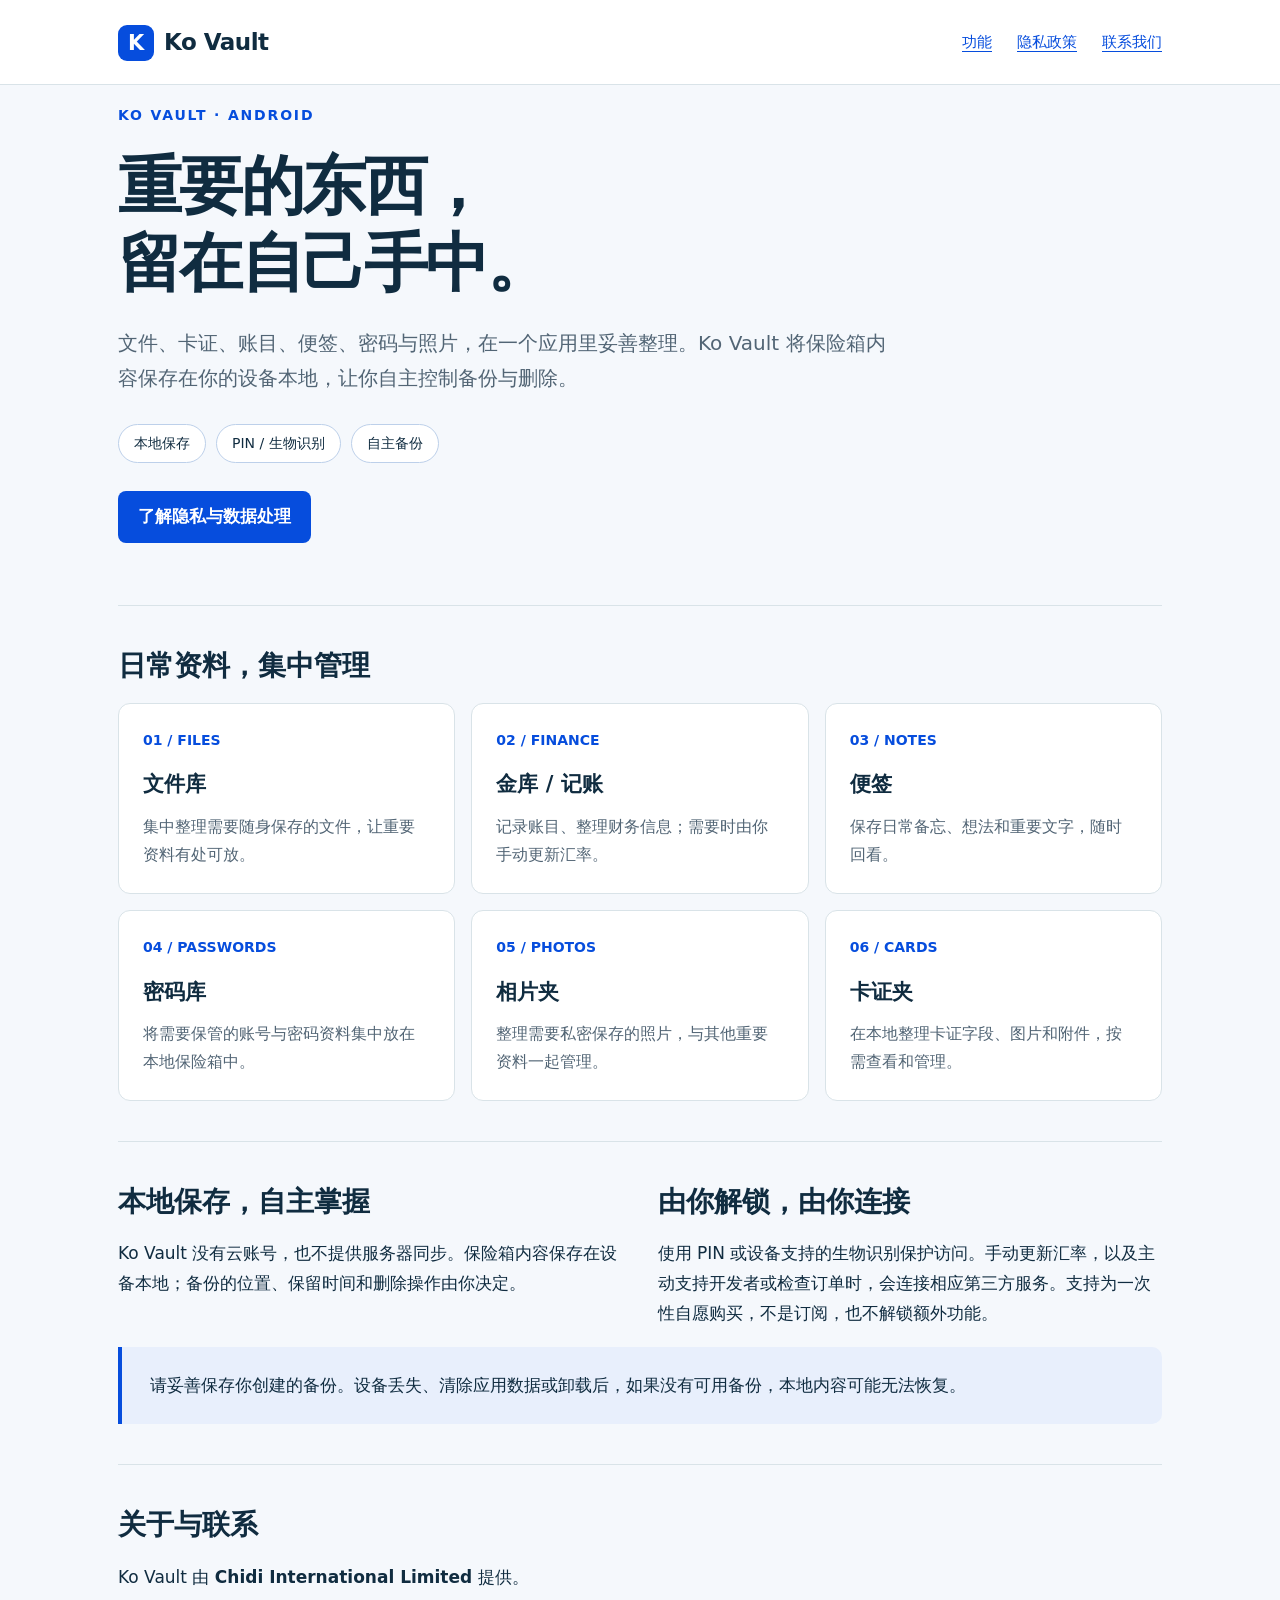
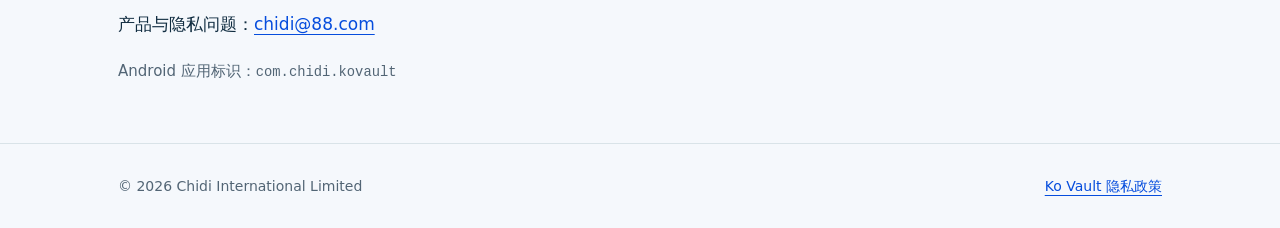
==== index.html @ 8073e6ac "Publish Ko Vault public website and privacy policy" ====
<!doctype html>
<html lang="zh-CN"><head><meta charset="utf-8"><meta name="viewport" content="width=device-width,initial-scale=1"><title>Ko Vault — 你的本地随身保险箱</title><meta name="description" content="Ko Vault 将文件库、金库与记账、便签、密码库和相片夹汇集在一个本地保存的 Android 应用中，由 Chidi International Limited 提供。"><link rel="stylesheet" href="/style.css"><link rel="icon" href="data:image/svg+xml,%3Csvg xmlns='http://www.w3.org/2000/svg' viewBox='0 0 40 40'%3E%3Crect width='40' height='40' rx='10' fill='%23064ddd'/%3E%3Ctext x='20' y='29' text-anchor='middle' fill='white' font-family='sans-serif' font-size='28' font-weight='bold'%3EK%3C/text%3E%3C/svg%3E"></head><body>
<a class="skip" href="#main">跳转到内容</a><header><div class="wrap"><nav aria-label="主导航"><a class="brand" href="/"><span aria-hidden="true">K</span>Ko Vault</a><div class="navlinks"><a href="#features">功能</a><a href="/kovault/privacy">隐私政策</a><a href="mailto:chidi@88.com">联系我们</a></div></nav></div></header>
<main id="main" class="wrap"><section class="hero"><p class="eyebrow">KO VAULT · ANDROID</p><h1>重要的东西，<br>留在自己手中。</h1><p class="lead">文件、卡证、账目、便签、密码与照片，在一个应用里妥善整理。Ko Vault 将保险箱内容保存在你的设备本地，让你自主控制备份与删除。</p><div class="pillrow"><span class="pill">本地保存</span><span class="pill">PIN / 生物识别</span><span class="pill">自主备份</span></div><a class="button" href="/kovault/privacy">了解隐私与数据处理</a></section>
<section id="features" class="section"><h2>日常资料，集中管理</h2><div class="modules"><article class="module"><span class="num">01 / FILES</span><h3>文件库</h3><p>集中整理需要随身保存的文件，让重要资料有处可放。</p></article><article class="module"><span class="num">02 / FINANCE</span><h3>金库 / 记账</h3><p>记录账目、整理财务信息；需要时由你手动更新汇率。</p></article><article class="module"><span class="num">03 / NOTES</span><h3>便签</h3><p>保存日常备忘、想法和重要文字，随时回看。</p></article><article class="module"><span class="num">04 / PASSWORDS</span><h3>密码库</h3><p>将需要保管的账号与密码资料集中放在本地保险箱中。</p></article><article class="module"><span class="num">05 / PHOTOS</span><h3>相片夹</h3><p>整理需要私密保存的照片，与其他重要资料一起管理。</p></article><article class="module"><span class="num">06 / CARDS</span><h3>卡证夹</h3><p>在本地整理卡证字段、图片和附件，按需查看和管理。</p></article></div></section>
<section class="section"><div class="principles"><div><h2>本地保存，自主掌握</h2><p>Ko Vault 没有云账号，也不提供服务器同步。保险箱内容保存在设备本地；备份的位置、保留时间和删除操作由你决定。</p></div><div><h2>由你解锁，由你连接</h2><p>使用 PIN 或设备支持的生物识别保护访问。手动更新汇率，以及主动支持开发者或检查订单时，会连接相应第三方服务。支持为一次性自愿购买，不是订阅，也不解锁额外功能。</p></div></div><div class="note"><p>请妥善保存你创建的备份。设备丢失、清除应用数据或卸载后，如果没有可用备份，本地内容可能无法恢复。</p></div></section>
<section class="section"><h2>关于与联系</h2><p>Ko Vault 由 <strong>Chidi International Limited</strong> 提供。</p><p>产品与隐私问题：<a href="mailto:chidi@88.com">chidi@88.com</a></p><p class="meta">Android 应用标识：<code>com.chidi.kovault</code></p></section></main>
<footer><div class="wrap"><span>© 2026 Chidi International Limited</span><a href="/kovault/privacy">Ko Vault 隐私政策</a></div></footer></body></html>
---- style.css ----
:root{color-scheme:light;--ink:#102c40;--muted:#526575;--line:#d9e3e8;--blue:#064ddd;--paper:#f5f8fc}*{box-sizing:border-box}html{scroll-behavior:smooth}body{margin:0;font:17px/1.75 system-ui,-apple-system,"Segoe UI","Microsoft YaHei",sans-serif;color:var(--ink);background:var(--paper)}a{color:var(--blue);text-underline-offset:4px}a:hover{text-decoration-thickness:2px}a:focus-visible{outline:3px solid #ec9600;outline-offset:5px}.wrap{max-width:1100px;margin:auto;padding:0 28px}header{border-bottom:1px solid var(--line);background:white}nav{display:flex;justify-content:space-between;align-items:center;gap:20px;padding:22px 0;flex-wrap:wrap}.brand{font-size:23px;font-weight:800;letter-spacing:-.5px;text-decoration:none;color:var(--ink)}.brand span{background:var(--blue);color:white;display:inline-grid;place-items:center;width:36px;height:36px;border-radius:9px;margin-right:10px;font-size:21px}.navlinks{display:flex;gap:25px;font-size:15px}main{padding:60px 0}.eyebrow{font-size:14px;font-weight:700;letter-spacing:.13em;color:var(--blue);margin:0 0 20px}h1{font-size:clamp(36px,5.5vw,64px);line-height:1.2;letter-spacing:-.04em;margin:0 0 25px;max-width:850px}h2{font-size:28px;line-height:1.4;margin:0 0 18px}h3{font-size:21px;margin:0 0 10px}p{margin:0 0 18px}.lead{font-size:20px;max-width:780px;color:var(--muted)}.hero{padding:18px 0 62px}.pillrow{display:flex;gap:10px;flex-wrap:wrap;margin:28px 0}.pill{border:1px solid #bdd0ea;border-radius:30px;padding:6px 15px;font-size:14px;background:white}.button{display:inline-block;background:var(--blue);color:white;border-radius:8px;padding:11px 20px;text-decoration:none;font-weight:650}.section{border-top:1px solid var(--line);padding:40px 0}.modules{display:grid;grid-template-columns:repeat(3,1fr);gap:16px}.module{padding:24px;background:white;border:1px solid var(--line);border-radius:12px}.module .num{font-size:14px;color:var(--blue);font-weight:750;display:block;margin-bottom:14px}.module p{color:var(--muted);font-size:16px;margin:0}.principles{display:grid;grid-template-columns:1fr 1fr;gap:35px}.note{padding:24px 28px;background:#e8effc;border-left:4px solid var(--blue);border-radius:0 10px 10px 0}.note p:last-child{margin:0}footer{padding:30px 0;border-top:1px solid var(--line);font-size:14px;color:var(--muted)}footer .wrap{display:flex;justify-content:space-between;gap:20px;flex-wrap:wrap}.policy{max-width:790px}.policy h1{font-size:44px}.policy section{margin-top:35px}.policy h2{font-size:24px}.meta{font-size:15px;color:var(--muted)}code{font-family:ui-monospace,monospace;overflow-wrap:anywhere;font-size:.92em}ul{padding-left:24px}li{margin:7px 0}.skip{position:absolute;left:-9999px}.skip:focus{left:15px;top:10px;background:white;padding:10px;z-index:10}@media(max-width:720px){.wrap{padding:0 21px}main{padding:38px 0}.hero{padding-bottom:35px}.modules,.principles{grid-template-columns:1fr}.navlinks{gap:18px}.lead{font-size:18px}.policy h1{font-size:35px}.section{padding:30px 0}.module{padding:22px}.note{padding:20px}}
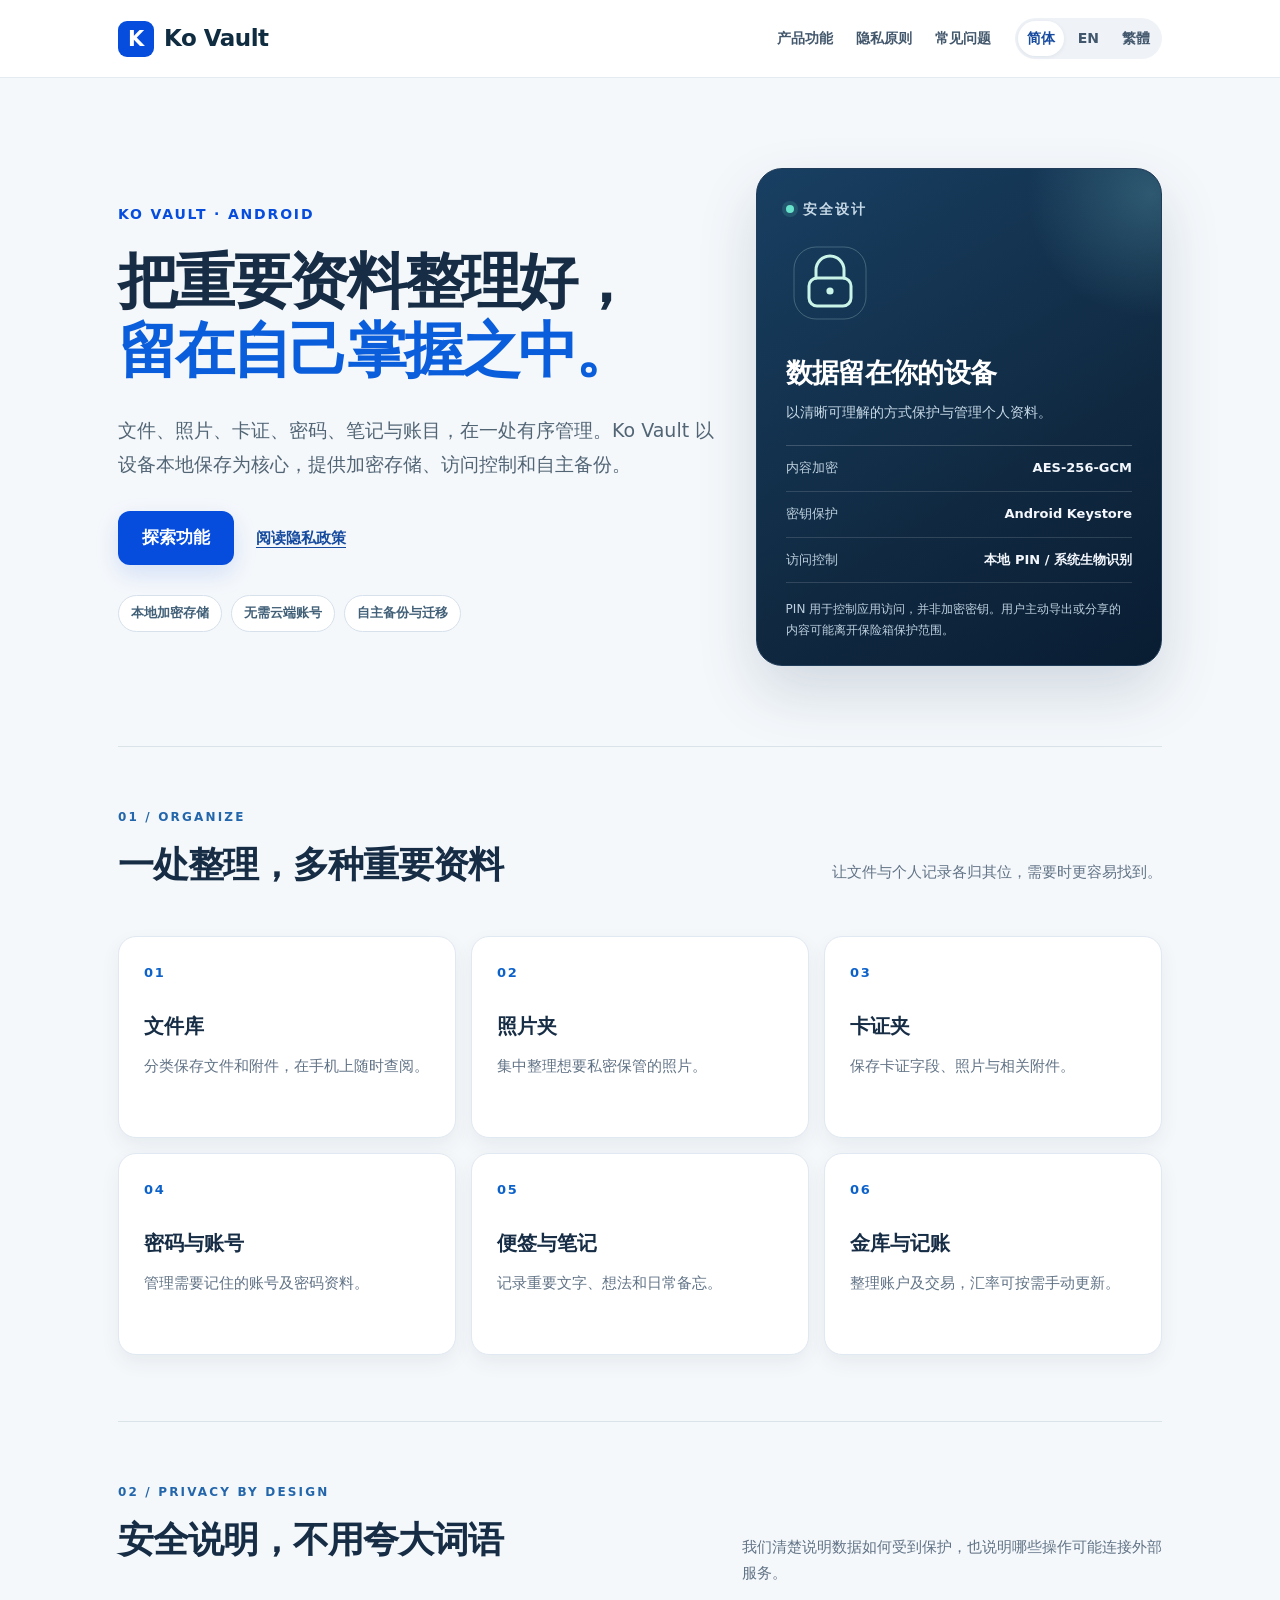
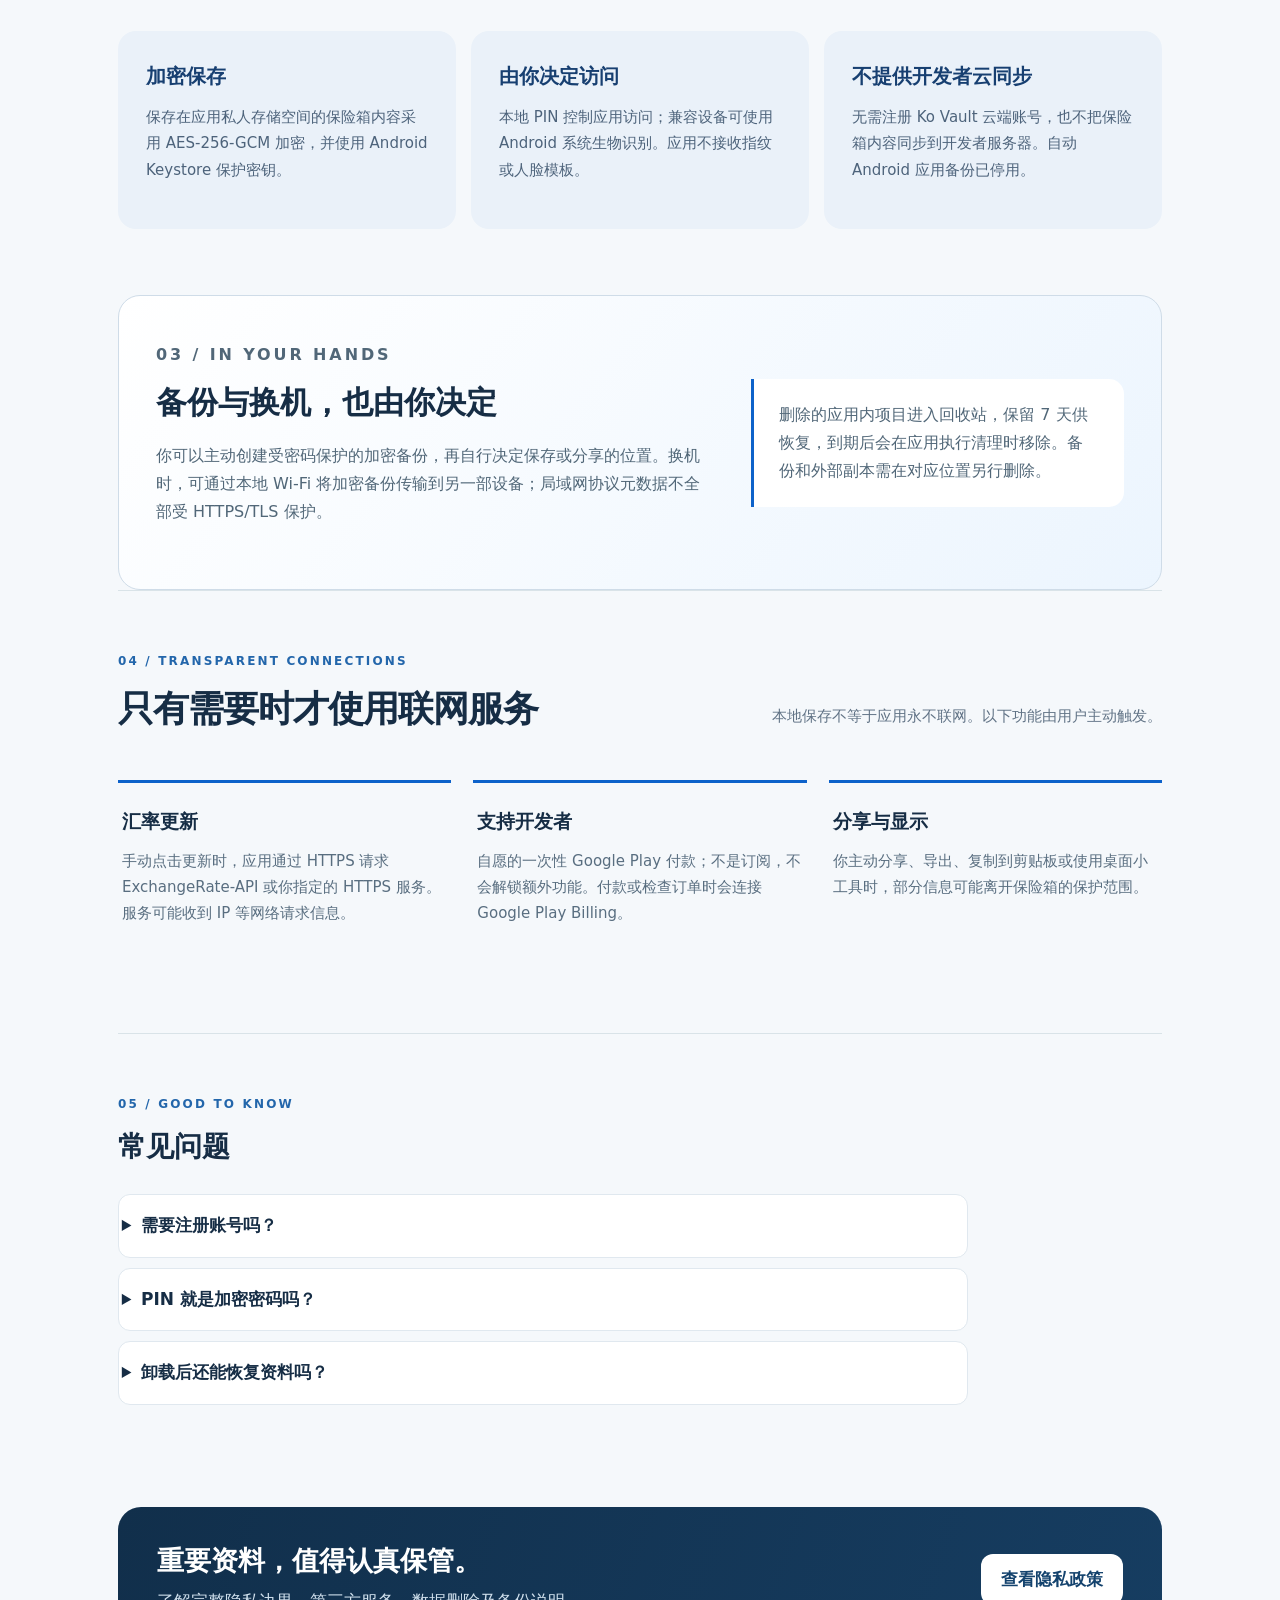
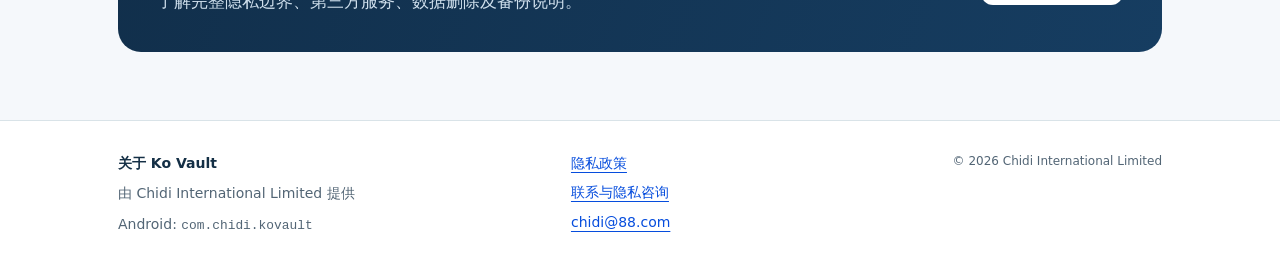
==== commit b7c0de70: "Refresh Ko Vault Chinese landing page messaging" ====
--- a/index.html
+++ b/index.html
@@ -1,8 +1,79 @@
 <!doctype html>
-<html lang="zh-CN"><head><meta charset="utf-8"><meta name="viewport" content="width=device-width,initial-scale=1"><title>Ko Vault — 你的本地随身保险箱</title><meta name="description" content="Ko Vault 将文件库、金库与记账、便签、密码库和相片夹汇集在一个本地保存的 Android 应用中，由 Chidi International Limited 提供。"><link rel="stylesheet" href="/style.css"><link rel="icon" href="data:image/svg+xml,%3Csvg xmlns='http://www.w3.org/2000/svg' viewBox='0 0 40 40'%3E%3Crect width='40' height='40' rx='10' fill='%23064ddd'/%3E%3Ctext x='20' y='29' text-anchor='middle' fill='white' font-family='sans-serif' font-size='28' font-weight='bold'%3EK%3C/text%3E%3C/svg%3E"></head><body>
-<a class="skip" href="#main">跳转到内容</a><header><div class="wrap"><nav aria-label="主导航"><a class="brand" href="/"><span aria-hidden="true">K</span>Ko Vault</a><div class="navlinks"><a href="#features">功能</a><a href="/kovault/privacy">隐私政策</a><a href="mailto:chidi@88.com">联系我们</a></div></nav></div></header>
-<main id="main" class="wrap"><section class="hero"><p class="eyebrow">KO VAULT · ANDROID</p><h1>重要的东西，<br>留在自己手中。</h1><p class="lead">文件、卡证、账目、便签、密码与照片，在一个应用里妥善整理。Ko Vault 将保险箱内容保存在你的设备本地，让你自主控制备份与删除。</p><div class="pillrow"><span class="pill">本地保存</span><span class="pill">PIN / 生物识别</span><span class="pill">自主备份</span></div><a class="button" href="/kovault/privacy">了解隐私与数据处理</a></section>
-<section id="features" class="section"><h2>日常资料，集中管理</h2><div class="modules"><article class="module"><span class="num">01 / FILES</span><h3>文件库</h3><p>集中整理需要随身保存的文件，让重要资料有处可放。</p></article><article class="module"><span class="num">02 / FINANCE</span><h3>金库 / 记账</h3><p>记录账目、整理财务信息；需要时由你手动更新汇率。</p></article><article class="module"><span class="num">03 / NOTES</span><h3>便签</h3><p>保存日常备忘、想法和重要文字，随时回看。</p></article><article class="module"><span class="num">04 / PASSWORDS</span><h3>密码库</h3><p>将需要保管的账号与密码资料集中放在本地保险箱中。</p></article><article class="module"><span class="num">05 / PHOTOS</span><h3>相片夹</h3><p>整理需要私密保存的照片，与其他重要资料一起管理。</p></article><article class="module"><span class="num">06 / CARDS</span><h3>卡证夹</h3><p>在本地整理卡证字段、图片和附件，按需查看和管理。</p></article></div></section>
-<section class="section"><div class="principles"><div><h2>本地保存，自主掌握</h2><p>Ko Vault 没有云账号，也不提供服务器同步。保险箱内容保存在设备本地；备份的位置、保留时间和删除操作由你决定。</p></div><div><h2>由你解锁，由你连接</h2><p>使用 PIN 或设备支持的生物识别保护访问。手动更新汇率，以及主动支持开发者或检查订单时，会连接相应第三方服务。支持为一次性自愿购买，不是订阅，也不解锁额外功能。</p></div></div><div class="note"><p>请妥善保存你创建的备份。设备丢失、清除应用数据或卸载后，如果没有可用备份，本地内容可能无法恢复。</p></div></section>
-<section class="section"><h2>关于与联系</h2><p>Ko Vault 由 <strong>Chidi International Limited</strong> 提供。</p><p>产品与隐私问题：<a href="mailto:chidi@88.com">chidi@88.com</a></p><p class="meta">Android 应用标识：<code>com.chidi.kovault</code></p></section></main>
-<footer><div class="wrap"><span>© 2026 Chidi International Limited</span><a href="/kovault/privacy">Ko Vault 隐私政策</a></div></footer></body></html>
+<html lang="zh-CN">
+<head>
+<meta charset="utf-8">
+<meta name="viewport" content="width=device-width,initial-scale=1">
+<meta name="theme-color" content="#102741">
+<title>Ko Vault｜Android 本地加密保险箱</title>
+<meta name="description" content="Ko Vault 将文件、照片、卡证、密码、便签和账目整理在本机加密保险箱。AES-256-GCM 加密、Android Keystore、PIN 访问控制，备份和分享由你决定。">
+<meta property="og:type" content="website">
+<meta property="og:title" content="Ko Vault｜Android 本地加密保险箱">
+<meta property="og:description" content="Ko Vault 将文件、照片、卡证、密码、便签和账目整理在本机加密保险箱。AES-256-GCM 加密、Android Keystore、PIN 访问控制，备份和分享由你决定。">
+<link rel="icon" href="data:image/svg+xml,%3Csvg xmlns='http://www.w3.org/2000/svg' viewBox='0 0 40 40'%3E%3Crect width='40' height='40' rx='10' fill='%23064ddd'/%3E%3Ctext x='20' y='29' text-anchor='middle' fill='white' font-family='sans-serif' font-size='28' font-weight='bold'%3EK%3C/text%3E%3C/svg%3E">
+<link rel="stylesheet" href="/style.css">
+<link rel="canonical" href="https://yonyva.com/">
+<link rel="alternate" hreflang="zh-CN" href="https://yonyva.com/">
+<link rel="alternate" hreflang="en" href="https://yonyva.com/en/">
+<link rel="alternate" hreflang="zh-TW" href="https://yonyva.com/zh-tw/">
+<link rel="alternate" hreflang="x-default" href="https://yonyva.com/">
+</head>
+<body class="home-page">
+<a class="skip" href="#main">跳转到内容</a>
+<header class="home-header"><div class="wrap"><nav aria-label="主导航">
+<a class="brand" href="/"><span aria-hidden="true">K</span>Ko Vault</a>
+<div class="home-navlinks"><a href="#features">产品功能</a><a href="#privacy">隐私原则</a><a href="#faq">常见问题</a></div>
+<div class="home-lang" aria-label="语言选择"><a href="/" aria-current="page">简体</a><a href="/en/">EN</a><a href="/zh-tw/">繁體</a></div>
+</nav></div></header>
+<main id="main" class="wrap">
+<section class="home-hero" aria-labelledby="hero-title">
+<div class="home-hero-copy">
+<p class="eyebrow">KO VAULT · ANDROID</p>
+<h1 id="hero-title">把重要资料整理好，<em>留在自己掌握之中。</em></h1>
+<p class="home-lead">文件、照片、卡证、密码、笔记与账目，在一处有序管理。Ko Vault 以设备本地保存为核心，提供加密存储、访问控制和自主备份。</p>
+<div class="home-hero-actions"><a class="button" href="#features">探索功能</a><a class="home-secondary-link" href="/kovault/privacy/">阅读隐私政策</a></div>
+<div class="home-tags"><span>本地加密存储</span><span>无需云端账号</span><span>自主备份与迁移</span></div>
+</div>
+<aside class="home-hero-proof" aria-label="安全设计">
+<p class="home-proof-eyebrow"><span aria-hidden="true" class="home-dot"></span>安全设计</p>
+<div class="home-proof-icon" aria-hidden="true"><svg viewBox="0 0 88 88" width="88" height="88" fill="none"><rect x="8" y="8" width="72" height="72" rx="22" stroke="currentColor" stroke-opacity=".25"/><rect x="23" y="39" width="42" height="28" rx="8" stroke="currentColor" stroke-width="3"/><path d="M30 39v-8a14 14 0 0 1 28 0v8" stroke="currentColor" stroke-width="3" stroke-linecap="round"/><circle cx="44" cy="52" r="3.6" fill="currentColor"/></svg></div>
+<h2>数据留在你的设备</h2><p>以清晰可理解的方式保护与管理个人资料。</p>
+<dl><div><dt>内容加密</dt><dd>AES-256-GCM</dd></div>
+<div><dt>密钥保护</dt><dd>Android Keystore</dd></div>
+<div><dt>访问控制</dt><dd>本地 PIN / 系统生物识别</dd></div></dl>
+<p class="home-proof-note">PIN 用于控制应用访问，并非加密密钥。用户主动导出或分享的内容可能离开保险箱保护范围。</p>
+</aside>
+</section>
+<section id="features" class="section home-section" aria-labelledby="features-title">
+<p class="home-section-kicker">01 / ORGANIZE</p><div class="home-section-head"><h2 id="features-title">一处整理，多种重要资料</h2><p>让文件与个人记录各归其位，需要时更容易找到。</p></div>
+<div class="home-features"><article class="home-feature"><span class="home-feature-number">01</span><h3>文件库</h3><p>分类保存文件和附件，在手机上随时查阅。</p></article>
+<article class="home-feature"><span class="home-feature-number">02</span><h3>照片夹</h3><p>集中整理想要私密保管的照片。</p></article>
+<article class="home-feature"><span class="home-feature-number">03</span><h3>卡证夹</h3><p>保存卡证字段、照片与相关附件。</p></article>
+<article class="home-feature"><span class="home-feature-number">04</span><h3>密码与账号</h3><p>管理需要记住的账号及密码资料。</p></article>
+<article class="home-feature"><span class="home-feature-number">05</span><h3>便签与笔记</h3><p>记录重要文字、想法和日常备忘。</p></article>
+<article class="home-feature"><span class="home-feature-number">06</span><h3>金库与记账</h3><p>整理账户及交易，汇率可按需手动更新。</p></article></div>
+</section>
+<section id="privacy" class="section home-section" aria-labelledby="privacy-title">
+<p class="home-section-kicker">02 / PRIVACY BY DESIGN</p><div class="home-section-head"><h2 id="privacy-title">安全说明，不用夸大词语</h2><p>我们清楚说明数据如何受到保护，也说明哪些操作可能连接外部服务。</p></div>
+<div class="home-trust"><article class="home-trust-card"><h3>加密保存</h3><p>保存在应用私人存储空间的保险箱内容采用 AES-256-GCM 加密，并使用 Android Keystore 保护密钥。</p></article>
+<article class="home-trust-card"><h3>由你决定访问</h3><p>本地 PIN 控制应用访问；兼容设备可使用 Android 系统生物识别。应用不接收指纹或人脸模板。</p></article>
+<article class="home-trust-card"><h3>不提供开发者云同步</h3><p>无需注册 Ko Vault 云端账号，也不把保险箱内容同步到开发者服务器。自动 Android 应用备份已停用。</p></article></div>
+</section>
+<section class="section home-control" aria-labelledby="control-title"><div>
+<p class="home-section-kicker">03 / IN YOUR HANDS</p><h2 id="control-title">备份与换机，也由你决定</h2><p>你可以主动创建受密码保护的加密备份，再自行决定保存或分享的位置。换机时，可通过本地 Wi-Fi 将加密备份传输到另一部设备；局域网协议元数据不全部受 HTTPS/TLS 保护。</p>
+</div><div class="home-control-note"><p>删除的应用内项目进入回收站，保留 7 天供恢复，到期后会在应用执行清理时移除。备份和外部副本需在对应位置另行删除。</p></div></section>
+<section class="section home-section" aria-labelledby="services-title">
+<p class="home-section-kicker">04 / TRANSPARENT CONNECTIONS</p><div class="home-section-head"><h2 id="services-title">只有需要时才使用联网服务</h2><p>本地保存不等于应用永不联网。以下功能由用户主动触发。</p></div>
+<div class="home-services"><article class="home-service"><h3>汇率更新</h3><p>手动点击更新时，应用通过 HTTPS 请求 ExchangeRate-API 或你指定的 HTTPS 服务。服务可能收到 IP 等网络请求信息。</p></article>
+<article class="home-service"><h3>支持开发者</h3><p>自愿的一次性 Google Play 付款；不是订阅，不会解锁额外功能。付款或检查订单时会连接 Google Play Billing。</p></article>
+<article class="home-service"><h3>分享与显示</h3><p>你主动分享、导出、复制到剪贴板或使用桌面小工具时，部分信息可能离开保险箱的保护范围。</p></article></div>
+</section>
+<section id="faq" class="section home-section" aria-labelledby="faq-title">
+<p class="home-section-kicker">05 / GOOD TO KNOW</p><h2 id="faq-title">常见问题</h2><div class="home-faq"><details class="home-faq-item"><summary>需要注册账号吗？</summary><p>不需要创建 Ko Vault 云端账号。个人保险箱内容保存在设备本地。</p></details>
+<details class="home-faq-item"><summary>PIN 就是加密密码吗？</summary><p>不是。PIN 用于控制应用访问，保险箱内容的加密密钥由 Android Keystore 保护。</p></details>
+<details class="home-faq-item"><summary>卸载后还能恢复资料吗？</summary><p>如果清除应用数据、卸载或遗失设备，且没有可用的加密备份，个人资料可能无法恢复。请提前保管好备份与备份密码。</p></details></div>
+</section>
+<section class="home-endcap" aria-labelledby="endcap-title"><div><h2 id="endcap-title">重要资料，值得认真保管。</h2><p>了解完整隐私边界、第三方服务、数据删除及备份说明。</p></div><a class="button home-endcap-button" href="/kovault/privacy/">查看隐私政策</a></section>
+</main>
+<footer><div class="wrap"><div><strong>关于 Ko Vault</strong><p>由 Chidi International Limited 提供</p><p class="meta">Android: <code>com.chidi.kovault</code></p></div><div><a href="/kovault/privacy/">隐私政策</a><a href="mailto:chidi@88.com">联系与隐私咨询</a><a href="mailto:chidi@88.com">chidi@88.com</a></div><small>© 2026 Chidi International Limited</small></div></footer>
+</body>
+</html>
--- a/style.css
+++ b/style.css
@@ -1 +1,85 @@
 :root{color-scheme:light;--ink:#102c40;--muted:#526575;--line:#d9e3e8;--blue:#064ddd;--paper:#f5f8fc}*{box-sizing:border-box}html{scroll-behavior:smooth}body{margin:0;font:17px/1.75 system-ui,-apple-system,"Segoe UI","Microsoft YaHei",sans-serif;color:var(--ink);background:var(--paper)}a{color:var(--blue);text-underline-offset:4px}a:hover{text-decoration-thickness:2px}a:focus-visible{outline:3px solid #ec9600;outline-offset:5px}.wrap{max-width:1100px;margin:auto;padding:0 28px}header{border-bottom:1px solid var(--line);background:white}nav{display:flex;justify-content:space-between;align-items:center;gap:20px;padding:22px 0;flex-wrap:wrap}.brand{font-size:23px;font-weight:800;letter-spacing:-.5px;text-decoration:none;color:var(--ink)}.brand span{background:var(--blue);color:white;display:inline-grid;place-items:center;width:36px;height:36px;border-radius:9px;margin-right:10px;font-size:21px}.navlinks{display:flex;gap:25px;font-size:15px}main{padding:60px 0}.eyebrow{font-size:14px;font-weight:700;letter-spacing:.13em;color:var(--blue);margin:0 0 20px}h1{font-size:clamp(36px,5.5vw,64px);line-height:1.2;letter-spacing:-.04em;margin:0 0 25px;max-width:850px}h2{font-size:28px;line-height:1.4;margin:0 0 18px}h3{font-size:21px;margin:0 0 10px}p{margin:0 0 18px}.lead{font-size:20px;max-width:780px;color:var(--muted)}.hero{padding:18px 0 62px}.pillrow{display:flex;gap:10px;flex-wrap:wrap;margin:28px 0}.pill{border:1px solid #bdd0ea;border-radius:30px;padding:6px 15px;font-size:14px;background:white}.button{display:inline-block;background:var(--blue);color:white;border-radius:8px;padding:11px 20px;text-decoration:none;font-weight:650}.section{border-top:1px solid var(--line);padding:40px 0}.modules{display:grid;grid-template-columns:repeat(3,1fr);gap:16px}.module{padding:24px;background:white;border:1px solid var(--line);border-radius:12px}.module .num{font-size:14px;color:var(--blue);font-weight:750;display:block;margin-bottom:14px}.module p{color:var(--muted);font-size:16px;margin:0}.principles{display:grid;grid-template-columns:1fr 1fr;gap:35px}.note{padding:24px 28px;background:#e8effc;border-left:4px solid var(--blue);border-radius:0 10px 10px 0}.note p:last-child{margin:0}footer{padding:30px 0;border-top:1px solid var(--line);font-size:14px;color:var(--muted)}footer .wrap{display:flex;justify-content:space-between;gap:20px;flex-wrap:wrap}.policy{max-width:790px}.policy h1{font-size:44px}.policy section{margin-top:35px}.policy h2{font-size:24px}.meta{font-size:15px;color:var(--muted)}code{font-family:ui-monospace,monospace;overflow-wrap:anywhere;font-size:.92em}ul{padding-left:24px}li{margin:7px 0}.skip{position:absolute;left:-9999px}.skip:focus{left:15px;top:10px;background:white;padding:10px;z-index:10}@media(max-width:720px){.wrap{padding:0 21px}main{padding:38px 0}.hero{padding-bottom:35px}.modules,.principles{grid-template-columns:1fr}.navlinks{gap:18px}.lead{font-size:18px}.policy h1{font-size:35px}.section{padding:30px 0}.module{padding:22px}.note{padding:20px}}
+
+/* Scoped landing-page styles. Privacy pages keep their existing layout. */
+.home-page{background:#f5f8fb;color:#162d45}
+.home-page .home-header{background:#fff;border-bottom:1px solid #e5ebf0}
+.home-page .home-header nav{display:flex;align-items:center;gap:24px;padding:18px 0}
+.home-page .brand{white-space:nowrap}
+.home-page .home-navlinks{display:flex;align-items:center;gap:23px;margin-left:auto}
+.home-page .home-navlinks a,.home-page .home-lang a{color:#42576c;font-weight:650;font-size:14px;text-decoration:none}
+.home-page .home-navlinks a:hover,.home-page .home-lang a:hover{color:#064ddd}
+.home-page .home-lang{display:flex;gap:5px;align-items:center;padding:3px;background:#eff3f8;border-radius:999px}
+.home-page .home-lang a{padding:5px 9px;border-radius:999px;white-space:nowrap}
+.home-page .home-lang a[aria-current=page]{background:#fff;color:#164b9f;box-shadow:0 1px 4px #10274113}
+.home-page main{padding:42px 28px 68px}
+.home-page .home-hero{display:grid;grid-template-columns:minmax(0,1.25fr) minmax(300px,.85fr);gap:40px;align-items:center;padding:48px 0 80px}
+.home-page .home-hero-copy h1{font-size:clamp(39px,4.65vw,63px);letter-spacing:-.048em;line-height:1.16;max-width:675px;margin:0 0 28px}
+.home-page .home-hero-copy h1 em{display:block;font-style:normal;color:#0b5edb}
+.home-page .home-lead{font-size:19px;line-height:1.8;color:#526575;max-width:660px}
+.home-page .home-hero-actions{display:flex;flex-wrap:wrap;gap:22px;align-items:center;margin:30px 0}
+.home-page .home-hero-actions .button{border-radius:12px;padding:12px 24px;box-shadow:0 9px 25px #064ddd24}
+.home-page .home-secondary-link{font-size:15px;font-weight:750;color:#164b9f}
+.home-page .home-tags{display:flex;gap:9px;flex-wrap:wrap}
+.home-page .home-tags span{border:1px solid #d6e1ec;background:#fff;border-radius:999px;padding:6px 12px;font-size:13px;color:#416078;font-weight:650}
+.home-page .home-hero-proof{padding:28px 29px 24px;border:1px solid #213c59;border-radius:26px;background:linear-gradient(148deg,#183f62 0%,#102941 62%,#091d32 100%);color:#fff;box-shadow:0 26px 60px #14365429;overflow:hidden;position:relative}
+.home-page .home-hero-proof:before{content:"";position:absolute;width:250px;height:250px;right:-115px;top:-100px;border-radius:100%;background:radial-gradient(circle,#85d8e13b,transparent 70%);pointer-events:none}
+.home-page .home-proof-eyebrow{font-size:12px;letter-spacing:.15em;text-transform:uppercase;font-weight:800;color:#b4dceb;display:flex;gap:9px;align-items:center}
+.home-page .home-dot{display:inline-block;width:8px;height:8px;background:#67e3cb;border-radius:50%;box-shadow:0 0 0 4px #67e3cb26}
+.home-page .home-proof-icon{color:#c9f4e7;margin:14px 0 17px}
+.home-page .home-hero-proof h2{font-size:27px;letter-spacing:-.025em;margin-bottom:8px;color:#fff}
+.home-page .home-hero-proof>p{color:#c7d9e7;font-size:14px}
+.home-page .home-hero-proof dl{margin:21px 0 16px;border-top:1px solid #ffffff2f}
+.home-page .home-hero-proof dl>div{display:flex;justify-content:space-between;align-items:center;gap:15px;padding:11px 0;border-bottom:1px solid #ffffff23;font-size:13px}
+.home-page .home-hero-proof dt{color:#bed1df}.home-page .home-hero-proof dd{margin:0;text-align:right;font-weight:800;color:#f4f8fe}
+.home-page .home-proof-note{font-size:12px!important;color:#bed1df!important;margin:0}
+.home-page .home-section{padding:60px 0 66px}
+.home-page .home-section-kicker{color:#2366ab;font-weight:850;font-size:12px;letter-spacing:.18em;margin-bottom:12px}
+.home-page .home-section-head{display:flex;gap:35px;justify-content:space-between;align-items:baseline;margin-bottom:27px}
+.home-page .home-section-head h2{max-width:620px;font-size:clamp(27px,3.1vw,36px);letter-spacing:-.028em}
+.home-page .home-section-head p{max-width:420px;color:#617386;font-size:15px}
+.home-page .home-features{display:grid;grid-template-columns:repeat(3,minmax(0,1fr));gap:15px}
+.home-page .home-feature{padding:25px;min-height:202px;background:#fff;border:1px solid #e0e8f1;border-radius:18px;box-shadow:0 8px 19px #142f4510}
+.home-page .home-feature-number{display:block;margin-bottom:25px;color:#0d62ca;font-size:13px;font-weight:800;letter-spacing:.14em}
+.home-page .home-feature h3{font-size:20px}.home-page .home-feature p{color:#617386;font-size:15px;line-height:1.65}
+.home-page .home-trust{display:grid;grid-template-columns:repeat(3,minmax(0,1fr));gap:15px}
+.home-page .home-trust-card{border-radius:18px;padding:28px;background:#eaf1f9}
+.home-page .home-trust-card h3{font-size:20px;color:#173f71}
+.home-page .home-trust-card p{font-size:15px;color:#4d637b}
+.home-page .home-control{padding:45px 37px;border-radius:22px;border:1px solid #cfdce8;background:linear-gradient(130deg,#fff,#ecf5fe);display:grid;grid-template-columns:1.2fr .8fr;gap:36px;align-items:center}
+.home-page .home-control h2{font-size:31px}.home-page .home-control p{font-size:16px;color:#516778}
+.home-page .home-control-note{padding:22px 25px;border-left:3px solid #0d62ca;background:#fff;border-radius:0 15px 15px 0}
+.home-page .home-control-note p{margin:0}
+.home-page .home-services{display:grid;grid-template-columns:repeat(3,minmax(0,1fr));gap:22px}
+.home-page .home-service{border-top:3px solid #0d62ca;padding:22px 4px}
+.home-page .home-service h3{font-size:19px}.home-page .home-service p{font-size:15px;color:#596e80}
+.home-page .home-faq{display:grid;grid-template-columns:1fr;gap:10px;max-width:850px;margin-top:28px}
+.home-page .home-faq-item{background:#fff;border:1px solid #e0e8ef;border-radius:12px;padding:16px 22px}
+.home-page .home-faq-item summary{cursor:pointer;font-weight:750;list-style-position:outside}
+.home-page .home-faq-item p{color:#526575;margin:13px 0 0}
+.home-page .home-endcap{background:linear-gradient(110deg,#112f4b,#163d61);color:#fff;border-radius:23px;padding:35px 39px;margin:36px 0 0;display:flex;align-items:center;justify-content:space-between;gap:24px}
+.home-page .home-endcap h2{color:#fff;font-size:27px;margin-bottom:7px}
+.home-page .home-endcap p{color:#cfdfec;margin:0}
+.home-page .home-endcap-button{background:#fff;color:#13426d;flex-shrink:0;text-align:center;border-radius:12px}
+.home-page footer{background:#fff}.home-page footer .wrap{display:grid;grid-template-columns:1.2fr 1fr auto;align-items:start;gap:25px}
+.home-page footer strong{color:#142f45}.home-page footer p{font-size:14px;margin:6px 0}.home-page footer .wrap>div:nth-child(2){display:flex;flex-direction:column;gap:5px}
+.home-page footer small{font-size:12px;white-space:nowrap}
+@media(max-width:900px){
+.home-page .home-hero{grid-template-columns:1fr}.home-page .home-hero-proof{max-width:630px}
+.home-page .home-navlinks{margin-left:0}.home-page .home-header nav{justify-content:space-between}
+.home-page .home-features,.home-page .home-trust{grid-template-columns:repeat(2,minmax(0,1fr))}
+.home-page .home-services{grid-template-columns:1fr 1fr}
+.home-page .home-control{grid-template-columns:1fr}
+.home-page footer .wrap{grid-template-columns:1fr 1fr}
+}
+@media(max-width:650px){
+.home-page .home-header nav{gap:14px}.home-page .home-navlinks{width:100%;order:3;justify-content:space-between}
+.home-page main{padding:23px 21px 45px}.home-page .home-hero{gap:25px;padding:32px 0 43px}
+.home-page .home-hero-copy h1{font-size:clamp(36px,9vw,50px)}
+.home-page .home-lead{font-size:17px}.home-page .home-section{padding:40px 0}
+.home-page .home-section-head{display:block}.home-page .home-section-head h2{margin-bottom:10px}
+.home-page .home-features,.home-page .home-trust,.home-page .home-services{grid-template-columns:1fr}
+.home-page .home-feature{min-height:auto}.home-page .home-feature-number{margin-bottom:17px}
+.home-page .home-control{padding:26px 22px}.home-page .home-endcap{display:block;padding:27px 23px}
+.home-page .home-endcap-button{margin-top:20px}.home-page footer .wrap{grid-template-columns:1fr}
+.home-page .home-navlinks a{font-size:13px}
+}
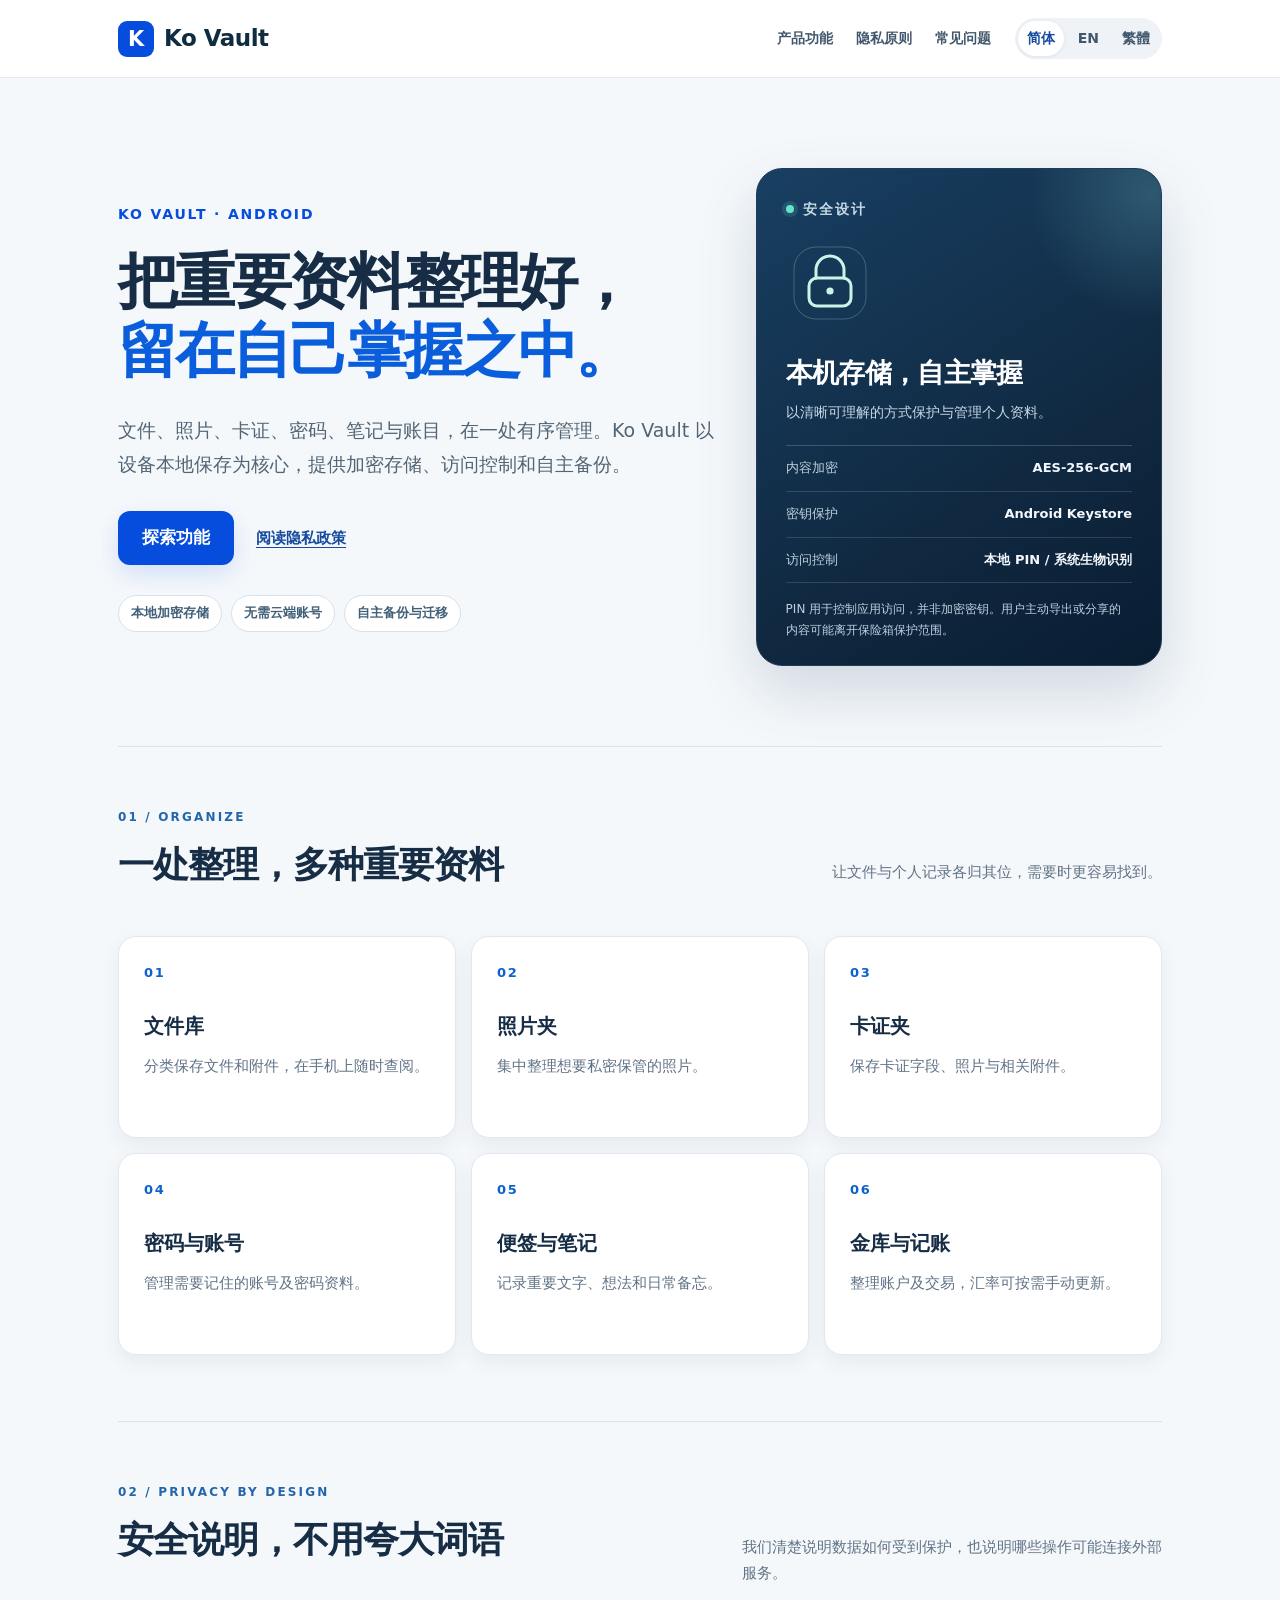
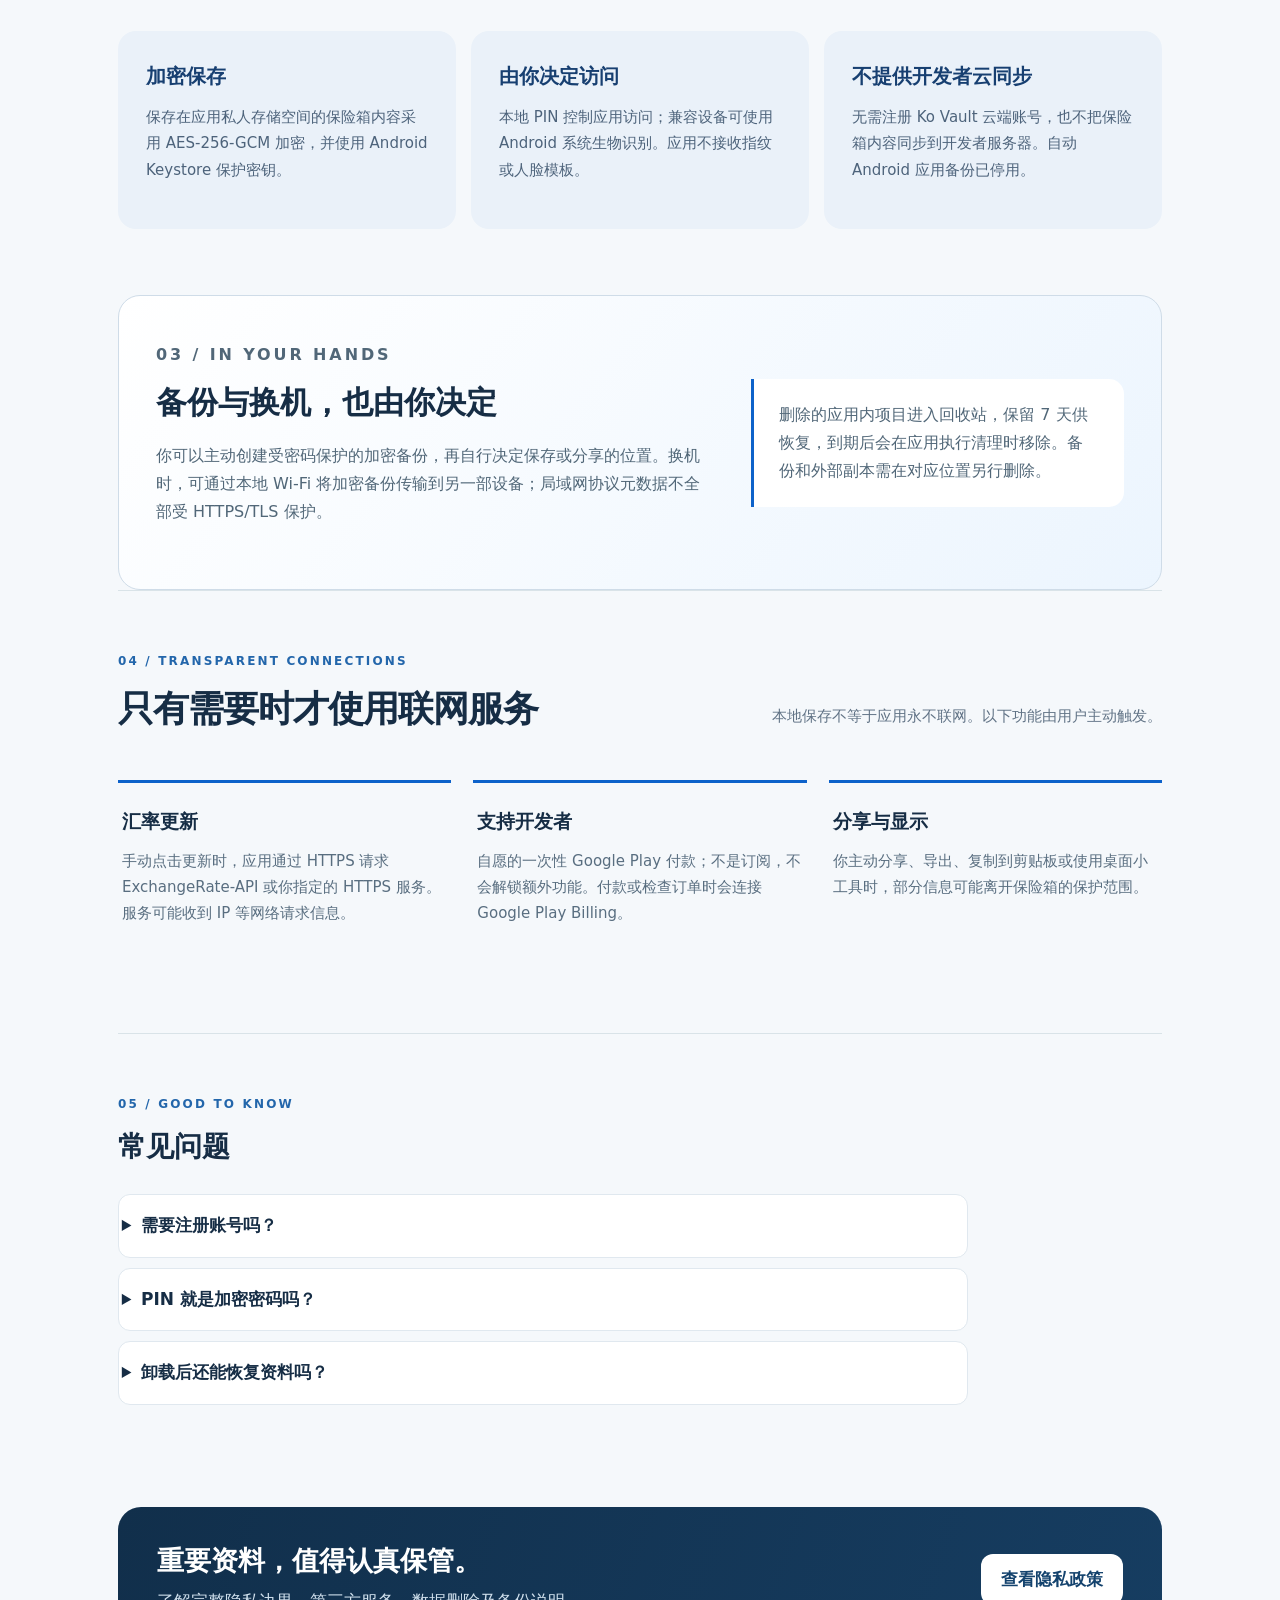
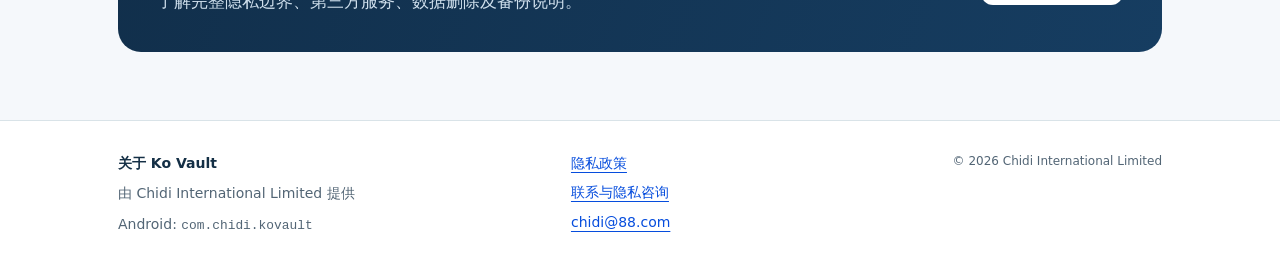
==== commit 6699b314: "Avoid absolute local-storage claim in index.html" ====
--- a/index.html
+++ b/index.html
@@ -36,7 +36,7 @@
 <aside class="home-hero-proof" aria-label="安全设计">
 <p class="home-proof-eyebrow"><span aria-hidden="true" class="home-dot"></span>安全设计</p>
 <div class="home-proof-icon" aria-hidden="true"><svg viewBox="0 0 88 88" width="88" height="88" fill="none"><rect x="8" y="8" width="72" height="72" rx="22" stroke="currentColor" stroke-opacity=".25"/><rect x="23" y="39" width="42" height="28" rx="8" stroke="currentColor" stroke-width="3"/><path d="M30 39v-8a14 14 0 0 1 28 0v8" stroke="currentColor" stroke-width="3" stroke-linecap="round"/><circle cx="44" cy="52" r="3.6" fill="currentColor"/></svg></div>
-<h2>数据留在你的设备</h2><p>以清晰可理解的方式保护与管理个人资料。</p>
+<h2>本机存储，自主掌握</h2><p>以清晰可理解的方式保护与管理个人资料。</p>
 <dl><div><dt>内容加密</dt><dd>AES-256-GCM</dd></div>
 <div><dt>密钥保护</dt><dd>Android Keystore</dd></div>
 <div><dt>访问控制</dt><dd>本地 PIN / 系统生物识别</dd></div></dl>
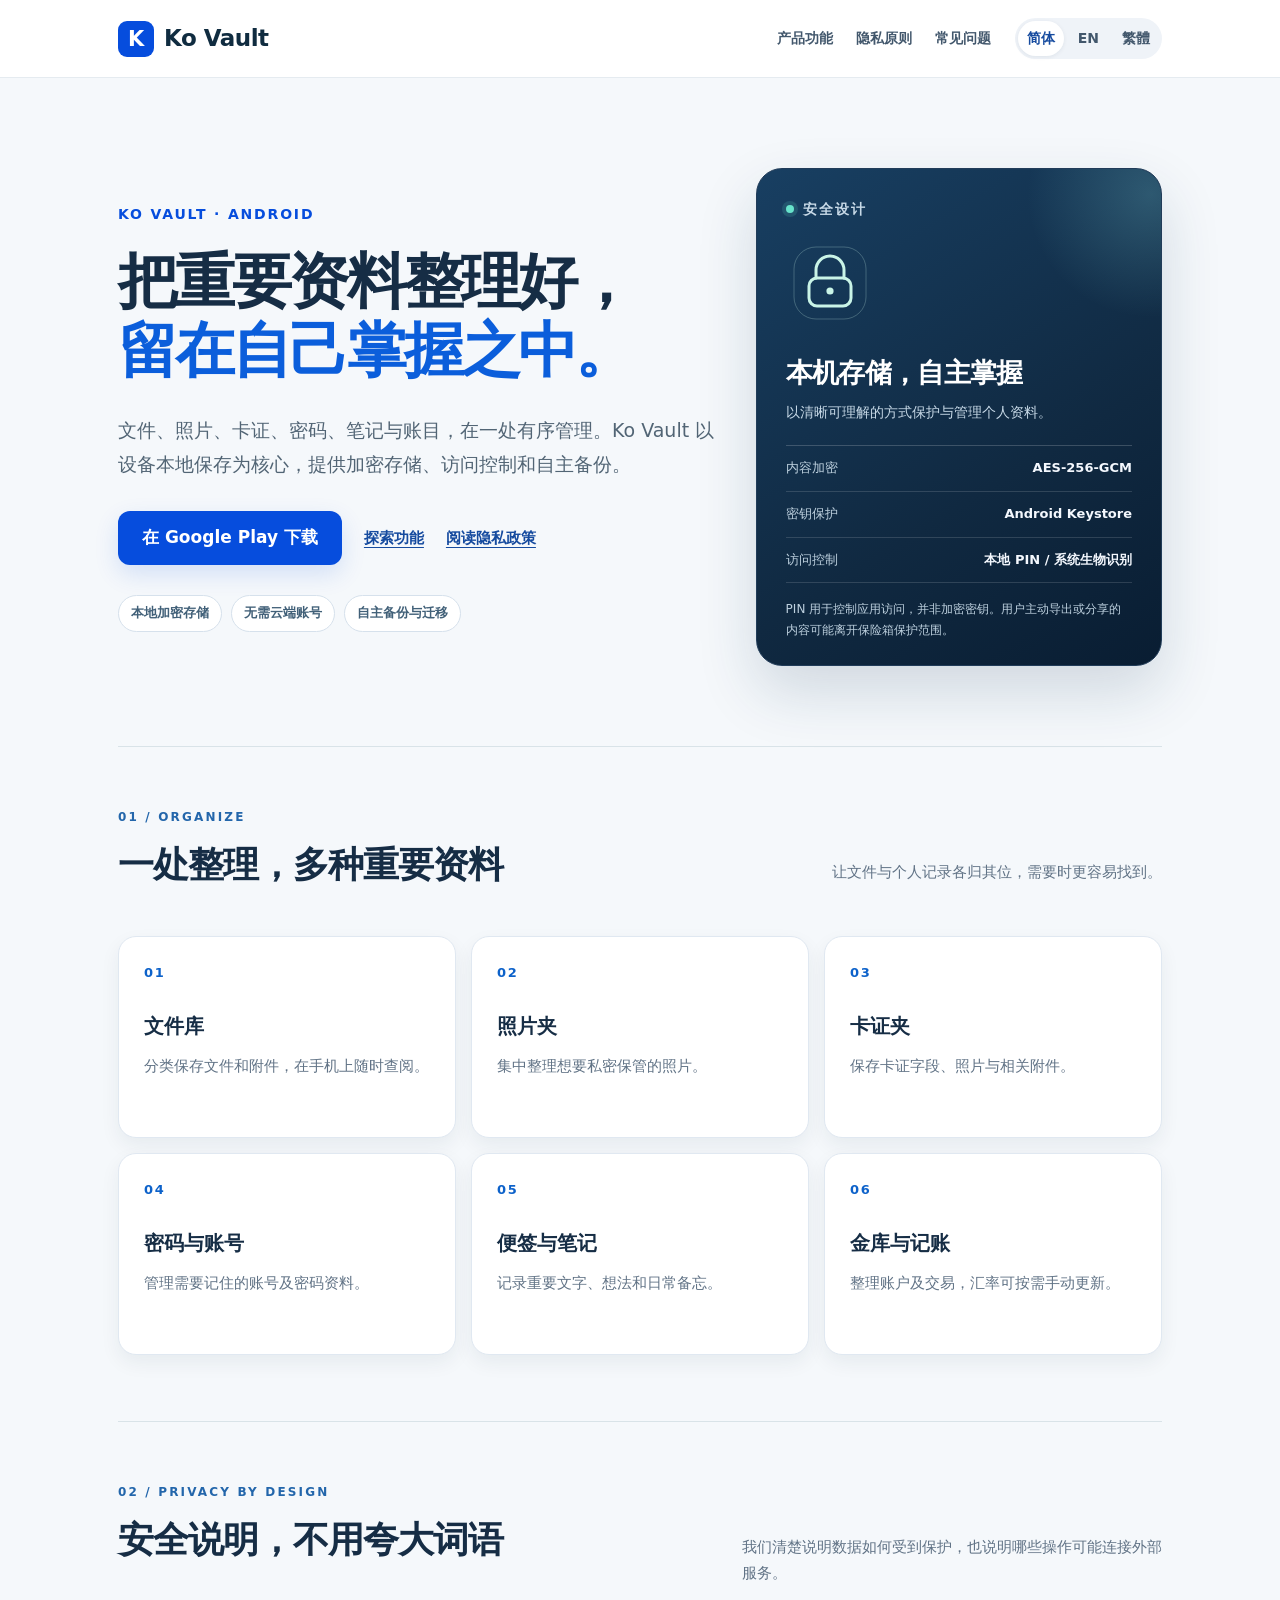
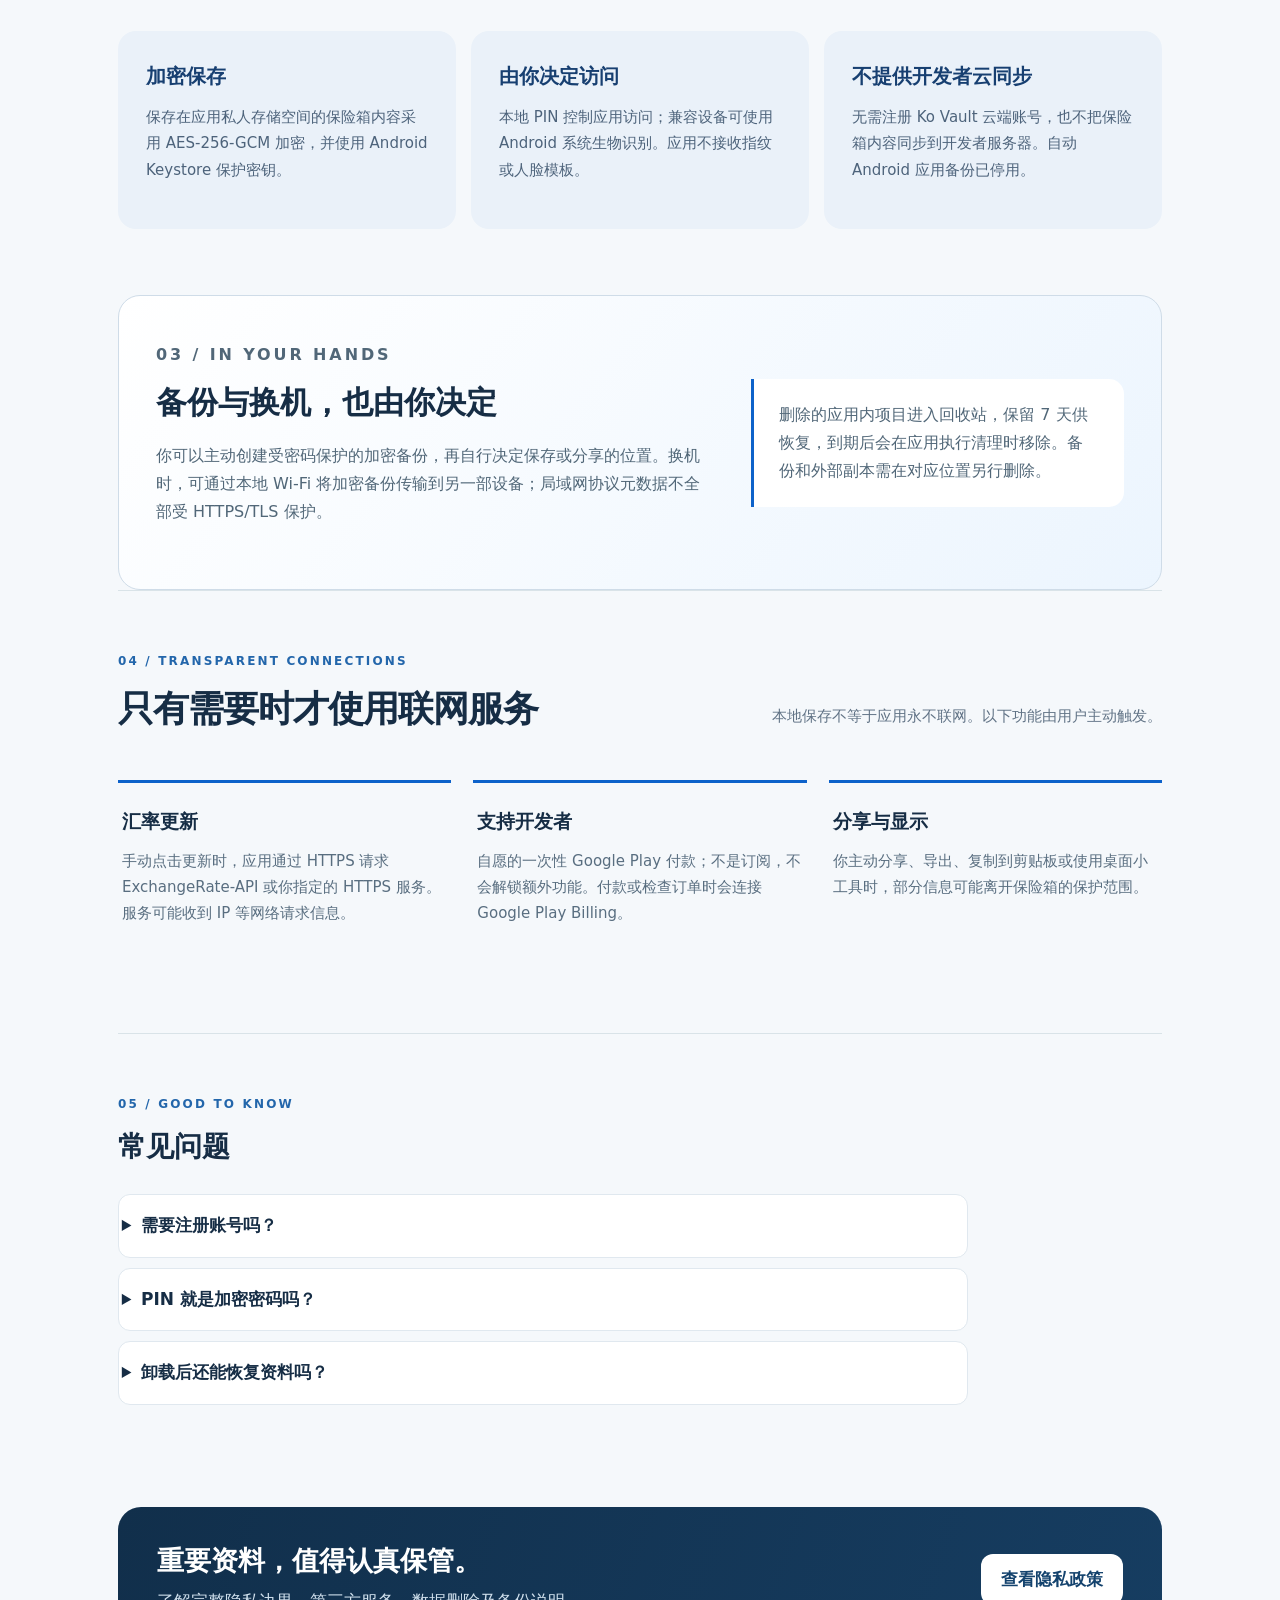
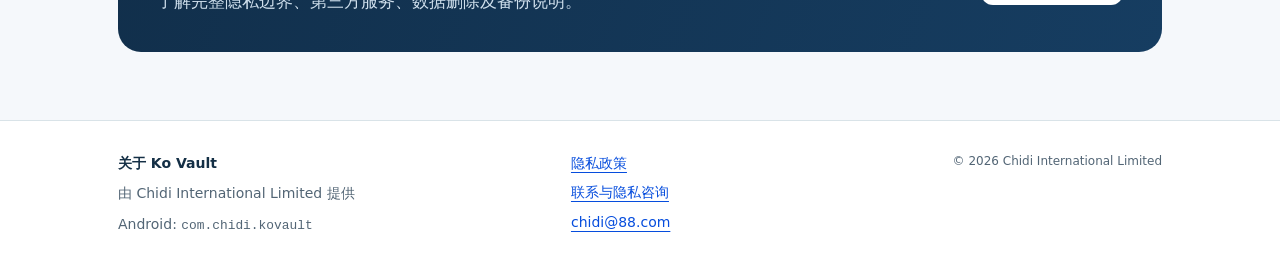
==== commit 3515f552: "Add verified Google Play download CTA to index.html" ====
--- a/index.html
+++ b/index.html
@@ -30,7 +30,7 @@
 <p class="eyebrow">KO VAULT · ANDROID</p>
 <h1 id="hero-title">把重要资料整理好，<em>留在自己掌握之中。</em></h1>
 <p class="home-lead">文件、照片、卡证、密码、笔记与账目，在一处有序管理。Ko Vault 以设备本地保存为核心，提供加密存储、访问控制和自主备份。</p>
-<div class="home-hero-actions"><a class="button" href="#features">探索功能</a><a class="home-secondary-link" href="/kovault/privacy/">阅读隐私政策</a></div>
+<div class="home-hero-actions"><a class="button" href="https://play.google.com/store/apps/details?id=com.chidi.kovault" target="_blank" rel="noopener noreferrer">在 Google Play 下载</a><a class="home-secondary-link" href="#features">探索功能</a><a class="home-secondary-link" href="/kovault/privacy/">阅读隐私政策</a></div>
 <div class="home-tags"><span>本地加密存储</span><span>无需云端账号</span><span>自主备份与迁移</span></div>
 </div>
 <aside class="home-hero-proof" aria-label="安全设计">
